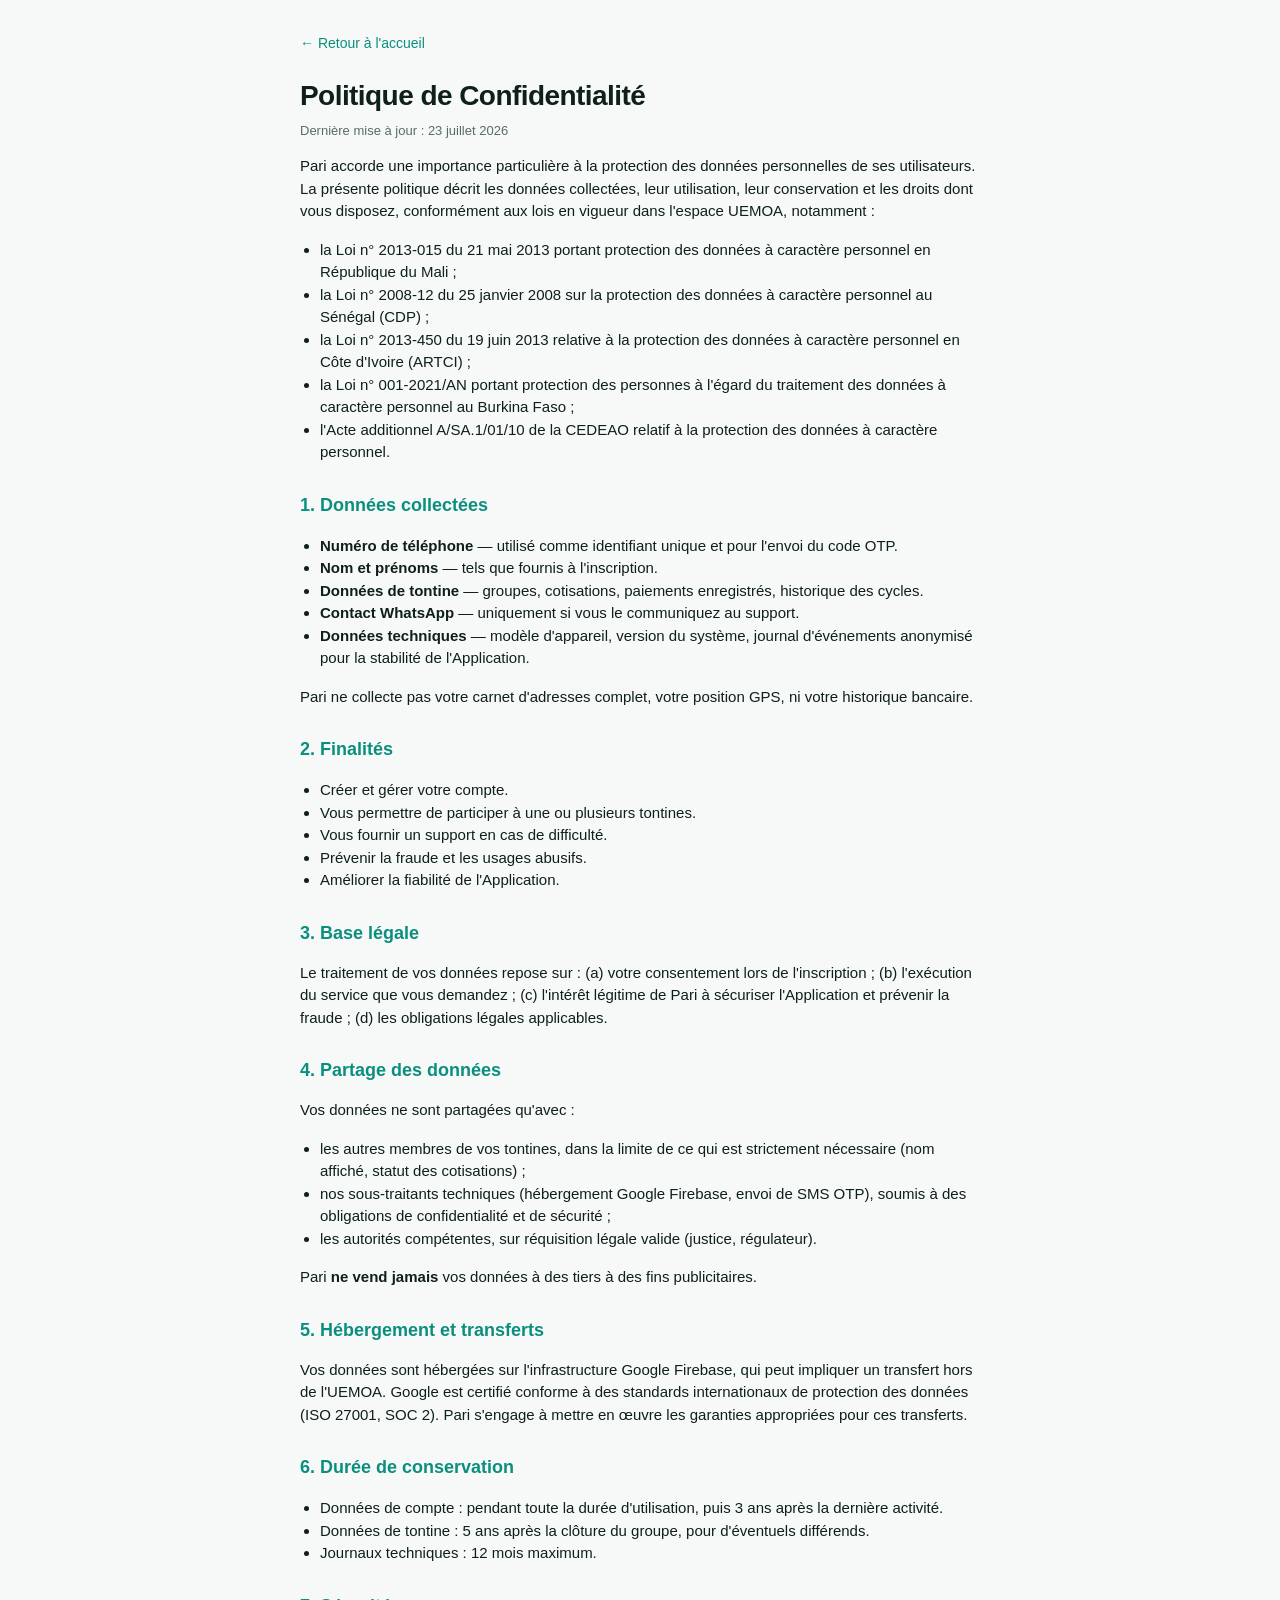
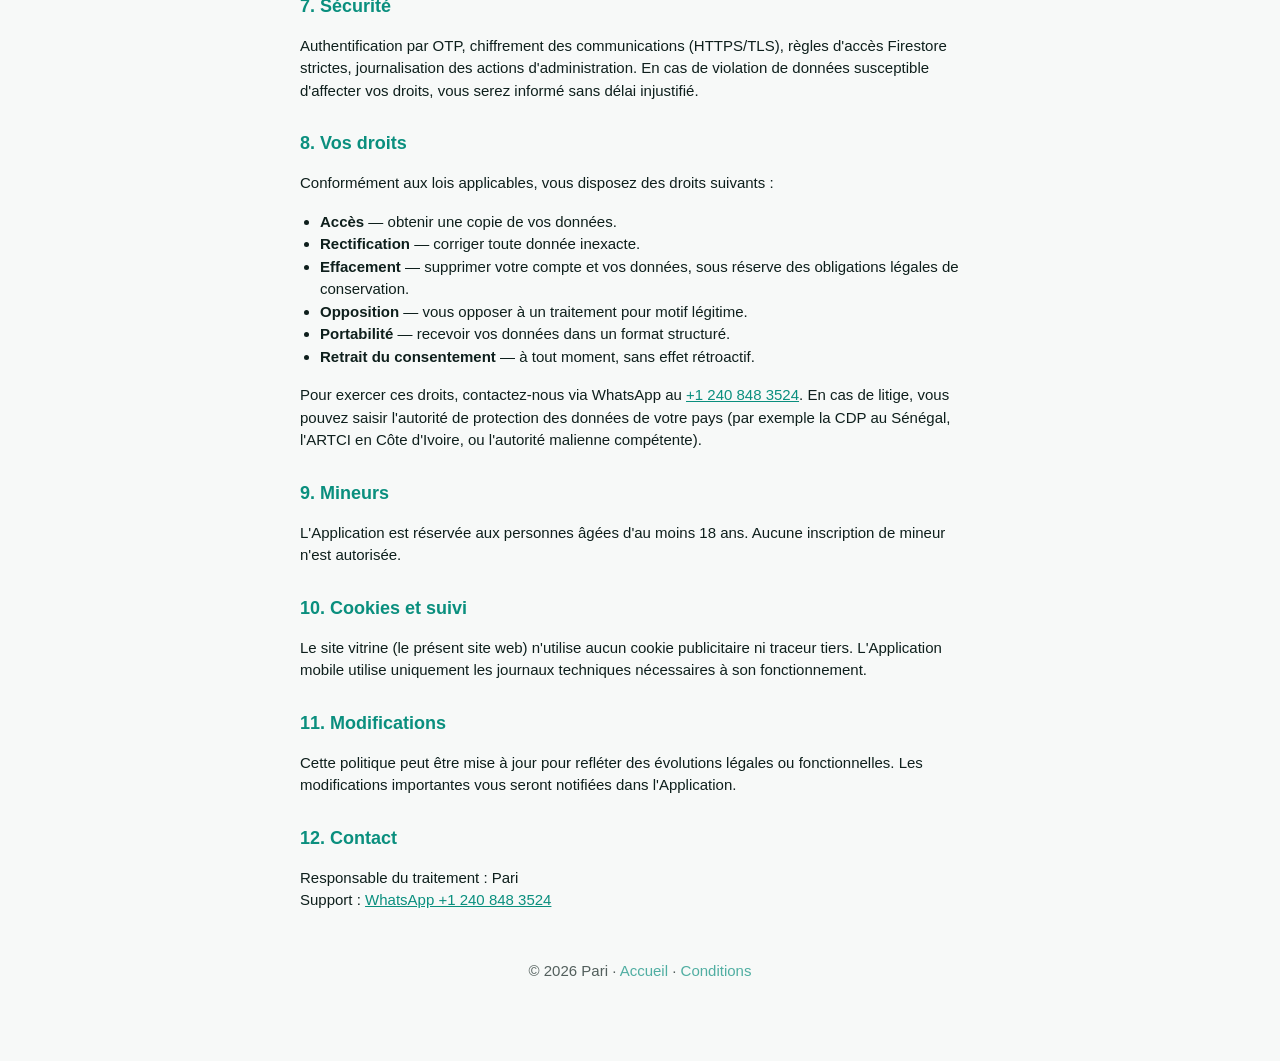
==== privacy.html @ 40c7b5ef "Add logo, WhatsApp number, French terms and privacy pages (WAEMU)" ====
<!doctype html>
<html lang="fr">
  <head>
    <meta charset="utf-8" />
    <meta name="viewport" content="width=device-width, initial-scale=1" />
    <title>Politique de confidentialité — Pari</title>
    <link rel="icon" href="/assets/logo.svg" type="image/svg+xml" />
    <link rel="stylesheet" href="/styles.css" />
  </head>
  <body>
    <main class="doc">
      <p class="back"><a href="/">← Retour à l'accueil</a></p>
      <h1>Politique de Confidentialité</h1>
      <p class="muted">Dernière mise à jour : 23 juillet 2026</p>

      <p>
        Pari accorde une importance particulière à la protection des données
        personnelles de ses utilisateurs. La présente politique décrit les
        données collectées, leur utilisation, leur conservation et les droits
        dont vous disposez, conformément aux lois en vigueur dans l'espace
        UEMOA, notamment :
      </p>
      <ul>
        <li>la Loi n° 2013-015 du 21 mai 2013 portant protection des données à caractère personnel en République du Mali ;</li>
        <li>la Loi n° 2008-12 du 25 janvier 2008 sur la protection des données à caractère personnel au Sénégal (CDP) ;</li>
        <li>la Loi n° 2013-450 du 19 juin 2013 relative à la protection des données à caractère personnel en Côte d'Ivoire (ARTCI) ;</li>
        <li>la Loi n° 001-2021/AN portant protection des personnes à l'égard du traitement des données à caractère personnel au Burkina Faso ;</li>
        <li>l'Acte additionnel A/SA.1/01/10 de la CEDEAO relatif à la protection des données à caractère personnel.</li>
      </ul>

      <h2>1. Données collectées</h2>
      <ul>
        <li><strong>Numéro de téléphone</strong> — utilisé comme identifiant unique et pour l'envoi du code OTP.</li>
        <li><strong>Nom et prénoms</strong> — tels que fournis à l'inscription.</li>
        <li><strong>Données de tontine</strong> — groupes, cotisations, paiements enregistrés, historique des cycles.</li>
        <li><strong>Contact WhatsApp</strong> — uniquement si vous le communiquez au support.</li>
        <li><strong>Données techniques</strong> — modèle d'appareil, version du système, journal d'événements anonymisé pour la stabilité de l'Application.</li>
      </ul>
      <p>
        Pari ne collecte pas votre carnet d'adresses complet, votre position
        GPS, ni votre historique bancaire.
      </p>

      <h2>2. Finalités</h2>
      <ul>
        <li>Créer et gérer votre compte.</li>
        <li>Vous permettre de participer à une ou plusieurs tontines.</li>
        <li>Vous fournir un support en cas de difficulté.</li>
        <li>Prévenir la fraude et les usages abusifs.</li>
        <li>Améliorer la fiabilité de l'Application.</li>
      </ul>

      <h2>3. Base légale</h2>
      <p>
        Le traitement de vos données repose sur : (a) votre consentement lors
        de l'inscription ; (b) l'exécution du service que vous demandez ; (c)
        l'intérêt légitime de Pari à sécuriser l'Application et prévenir la
        fraude ; (d) les obligations légales applicables.
      </p>

      <h2>4. Partage des données</h2>
      <p>Vos données ne sont partagées qu'avec :</p>
      <ul>
        <li>
          les autres membres de vos tontines, dans la limite de ce qui est
          strictement nécessaire (nom affiché, statut des cotisations) ;
        </li>
        <li>
          nos sous-traitants techniques (hébergement Google Firebase, envoi de
          SMS OTP), soumis à des obligations de confidentialité et de
          sécurité ;
        </li>
        <li>
          les autorités compétentes, sur réquisition légale valide (justice,
          régulateur).
        </li>
      </ul>
      <p>
        Pari <strong>ne vend jamais</strong> vos données à des tiers à des
        fins publicitaires.
      </p>

      <h2>5. Hébergement et transferts</h2>
      <p>
        Vos données sont hébergées sur l'infrastructure Google Firebase, qui
        peut impliquer un transfert hors de l'UEMOA. Google est certifié
        conforme à des standards internationaux de protection des données
        (ISO 27001, SOC 2). Pari s'engage à mettre en œuvre les garanties
        appropriées pour ces transferts.
      </p>

      <h2>6. Durée de conservation</h2>
      <ul>
        <li>Données de compte : pendant toute la durée d'utilisation, puis 3 ans après la dernière activité.</li>
        <li>Données de tontine : 5 ans après la clôture du groupe, pour d'éventuels différends.</li>
        <li>Journaux techniques : 12 mois maximum.</li>
      </ul>

      <h2>7. Sécurité</h2>
      <p>
        Authentification par OTP, chiffrement des communications (HTTPS/TLS),
        règles d'accès Firestore strictes, journalisation des actions
        d'administration. En cas de violation de données susceptible
        d'affecter vos droits, vous serez informé sans délai injustifié.
      </p>

      <h2>8. Vos droits</h2>
      <p>Conformément aux lois applicables, vous disposez des droits suivants :</p>
      <ul>
        <li><strong>Accès</strong> — obtenir une copie de vos données.</li>
        <li><strong>Rectification</strong> — corriger toute donnée inexacte.</li>
        <li><strong>Effacement</strong> — supprimer votre compte et vos données, sous réserve des obligations légales de conservation.</li>
        <li><strong>Opposition</strong> — vous opposer à un traitement pour motif légitime.</li>
        <li><strong>Portabilité</strong> — recevoir vos données dans un format structuré.</li>
        <li><strong>Retrait du consentement</strong> — à tout moment, sans effet rétroactif.</li>
      </ul>
      <p>
        Pour exercer ces droits, contactez-nous via WhatsApp au
        <a href="https://wa.me/12408483524">+1 240 848 3524</a>. En cas de
        litige, vous pouvez saisir l'autorité de protection des données de
        votre pays (par exemple la CDP au Sénégal, l'ARTCI en Côte d'Ivoire,
        ou l'autorité malienne compétente).
      </p>

      <h2>9. Mineurs</h2>
      <p>
        L'Application est réservée aux personnes âgées d'au moins 18 ans.
        Aucune inscription de mineur n'est autorisée.
      </p>

      <h2>10. Cookies et suivi</h2>
      <p>
        Le site vitrine (le présent site web) n'utilise aucun cookie
        publicitaire ni traceur tiers. L'Application mobile utilise
        uniquement les journaux techniques nécessaires à son fonctionnement.
      </p>

      <h2>11. Modifications</h2>
      <p>
        Cette politique peut être mise à jour pour refléter des évolutions
        légales ou fonctionnelles. Les modifications importantes vous seront
        notifiées dans l'Application.
      </p>

      <h2>12. Contact</h2>
      <p>
        Responsable du traitement : Pari<br />
        Support :
        <a href="https://wa.me/12408483524">WhatsApp +1 240 848 3524</a>
      </p>

      <footer>
        <p class="fine">
          © 2026 Pari · <a href="/">Accueil</a> ·
          <a href="/terms.html">Conditions</a>
        </p>
      </footer>
    </main>
  </body>
</html>
---- styles.css ----
:root {
  --teal: #0FB59F;
  --teal-dark: #0A8F7E;
  --bg: #F7F9F8;
  --text: #0E1F1C;
  --muted: #5B6B68;
  --card: #FFFFFF;
  --border: #E4E9E7;
}

* { box-sizing: border-box; }

html, body {
  margin: 0;
  padding: 0;
  font-family: -apple-system, BlinkMacSystemFont, "Segoe UI", Roboto,
    "Helvetica Neue", Arial, sans-serif;
  color: var(--text);
  background: var(--bg);
  line-height: 1.5;
}

main {
  max-width: 720px;
  margin: 0 auto;
  padding: 32px 20px 64px;
}

header {
  text-align: center;
  padding: 24px 0 32px;
}

.logo {
  height: 72px;
  width: auto;
  max-width: 240px;
}

h1 {
  font-size: 32px;
  margin: 20px 0 8px;
  letter-spacing: -0.02em;
}

.pitch {
  color: var(--muted);
  font-size: 16px;
  max-width: 480px;
  margin: 0 auto;
}

.ctas {
  display: flex;
  flex-direction: column;
  gap: 12px;
  margin: 32px 0;
}

.btn {
  display: flex;
  flex-direction: column;
  align-items: center;
  padding: 14px 20px;
  border-radius: 14px;
  text-decoration: none;
  border: 1px solid var(--border);
  background: var(--card);
  color: var(--text);
  transition: transform 0.08s ease;
}

.btn:active { transform: scale(0.98); }

.btn-primary {
  background: var(--teal);
  color: white;
  border-color: var(--teal);
}

.btn-primary:hover { background: var(--teal-dark); }

.btn-title {
  font-weight: 600;
  font-size: 16px;
}

.btn-sub {
  font-size: 12px;
  opacity: 0.8;
  margin-top: 2px;
}

.btn.disabled {
  opacity: 0.55;
  cursor: not-allowed;
}

.features {
  display: grid;
  gap: 16px;
  margin: 40px 0;
}

.feature {
  background: var(--card);
  border: 1px solid var(--border);
  border-radius: 14px;
  padding: 18px 20px;
}

.feature h3 {
  margin: 0 0 6px;
  font-size: 16px;
  color: var(--teal-dark);
}

.feature p {
  margin: 0;
  color: var(--muted);
  font-size: 14px;
}

footer {
  text-align: center;
  color: var(--muted);
  font-size: 13px;
  margin-top: 48px;
}

footer a {
  color: var(--teal-dark);
  text-decoration: none;
}

footer a:hover { text-decoration: underline; }

.fine {
  font-size: 12px;
  opacity: 0.7;
  margin-top: 8px;
}

.doc { max-width: 720px; }
.doc h1 { font-size: 28px; margin: 12px 0 4px; }
.doc h2 {
  font-size: 18px;
  margin: 28px 0 8px;
  color: var(--teal-dark);
}
.doc p, .doc li { font-size: 15px; color: var(--text); }
.doc ul { padding-left: 20px; }
.doc .muted { color: var(--muted); font-size: 13px; margin-top: 0; }
.doc .back { margin: 0 0 20px; }
.doc .back a { color: var(--teal-dark); text-decoration: none; font-size: 14px; }
.doc a { color: var(--teal-dark); }

@media (min-width: 640px) {
  .ctas { flex-direction: row; }
  .ctas .btn { flex: 1; }
  .features { grid-template-columns: repeat(3, 1fr); }
}
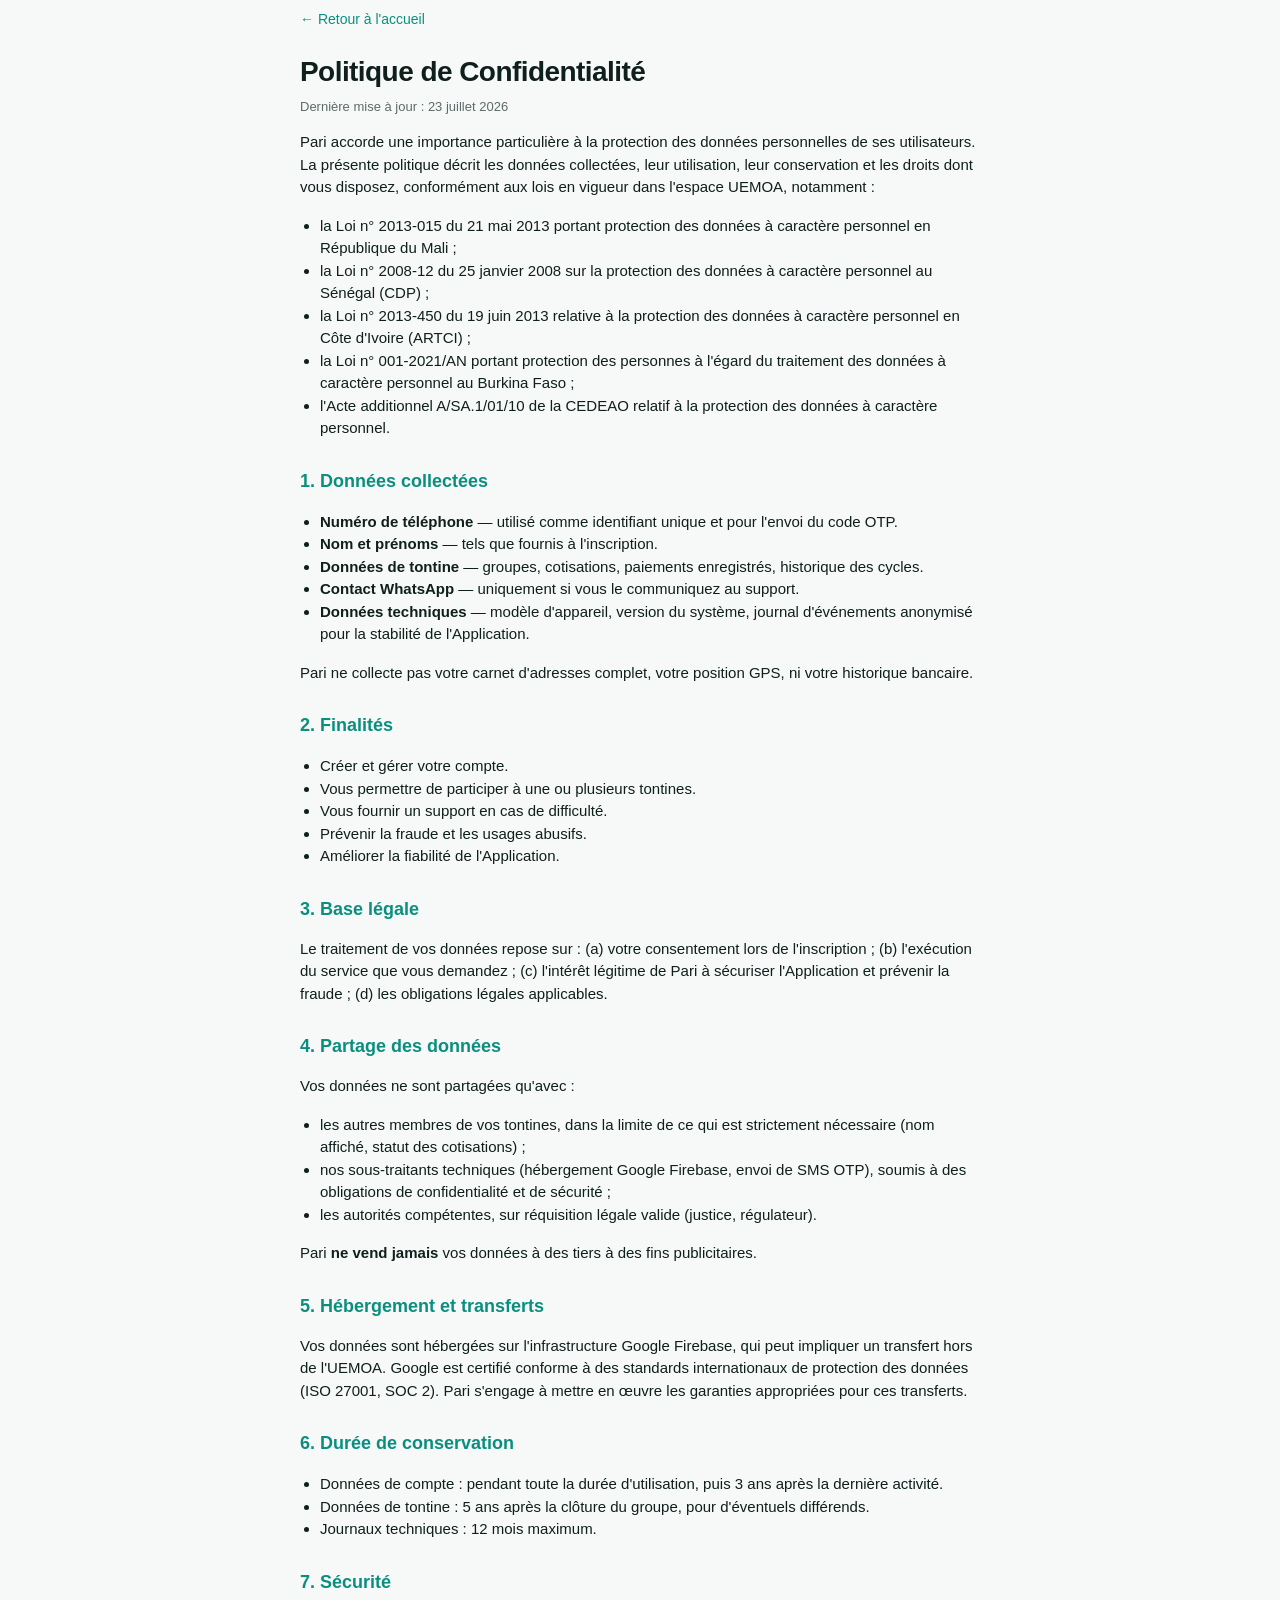
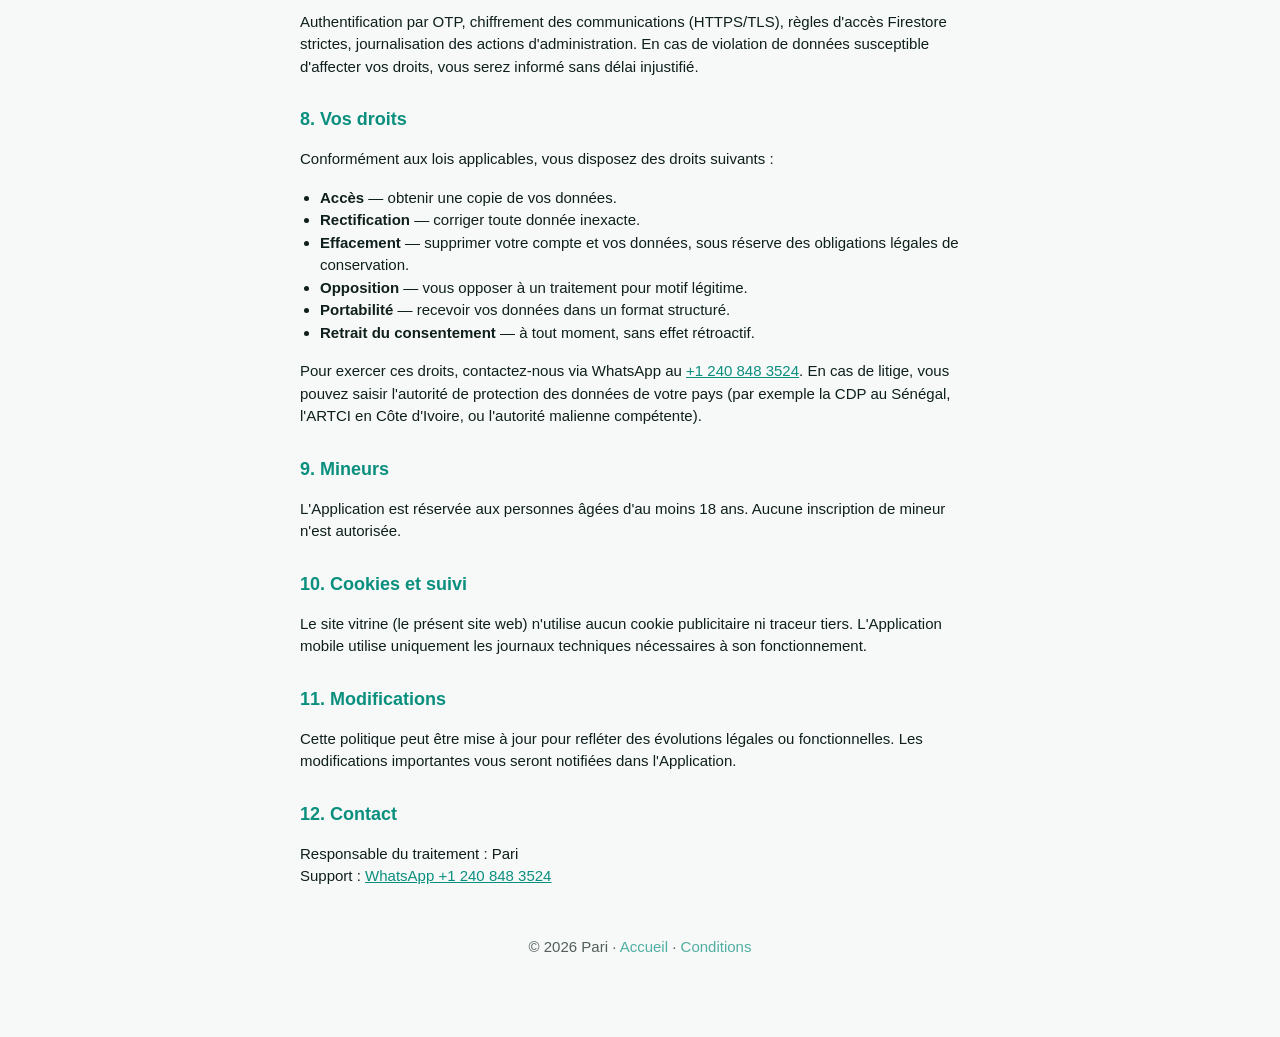
==== commit b6b09bf8: "Tighten header top spacing; ensure logo is centered" ====
--- a/privacy.html
+++ b/privacy.html
@@ -4,8 +4,8 @@
     <meta charset="utf-8" />
     <meta name="viewport" content="width=device-width, initial-scale=1" />
     <title>Politique de confidentialité — Pari</title>
-    <link rel="icon" href="/assets/logo.svg" type="image/svg+xml" />
-    <link rel="stylesheet" href="/styles.css" />
+    <link rel="icon" href="/assets/logo.svg?v=2" type="image/svg+xml" />
+    <link rel="stylesheet" href="/styles.css?v=4" />
   </head>
   <body>
     <main class="doc">
--- a/styles.css
+++ b/styles.css
@@ -23,18 +23,20 @@
 main {
   max-width: 720px;
   margin: 0 auto;
-  padding: 32px 20px 64px;
+  padding: 8px 20px 64px;
 }
 
 header {
   text-align: center;
-  padding: 24px 0 32px;
+  padding: 0 0 16px;
 }
 
 .logo {
-  height: 72px;
-  width: auto;
-  max-width: 240px;
+  width: 100%;
+  max-width: 520px;
+  height: auto;
+  display: block;
+  margin: 0 auto;
 }
 
 h1 {
@@ -158,5 +160,9 @@
 @media (min-width: 640px) {
   .ctas { flex-direction: row; }
   .ctas .btn { flex: 1; }
-  .features { grid-template-columns: repeat(3, 1fr); }
+  .features { grid-template-columns: repeat(2, 1fr); }
 }
+
+@media (min-width: 960px) {
+  .features { grid-template-columns: repeat(4, 1fr); }
+}
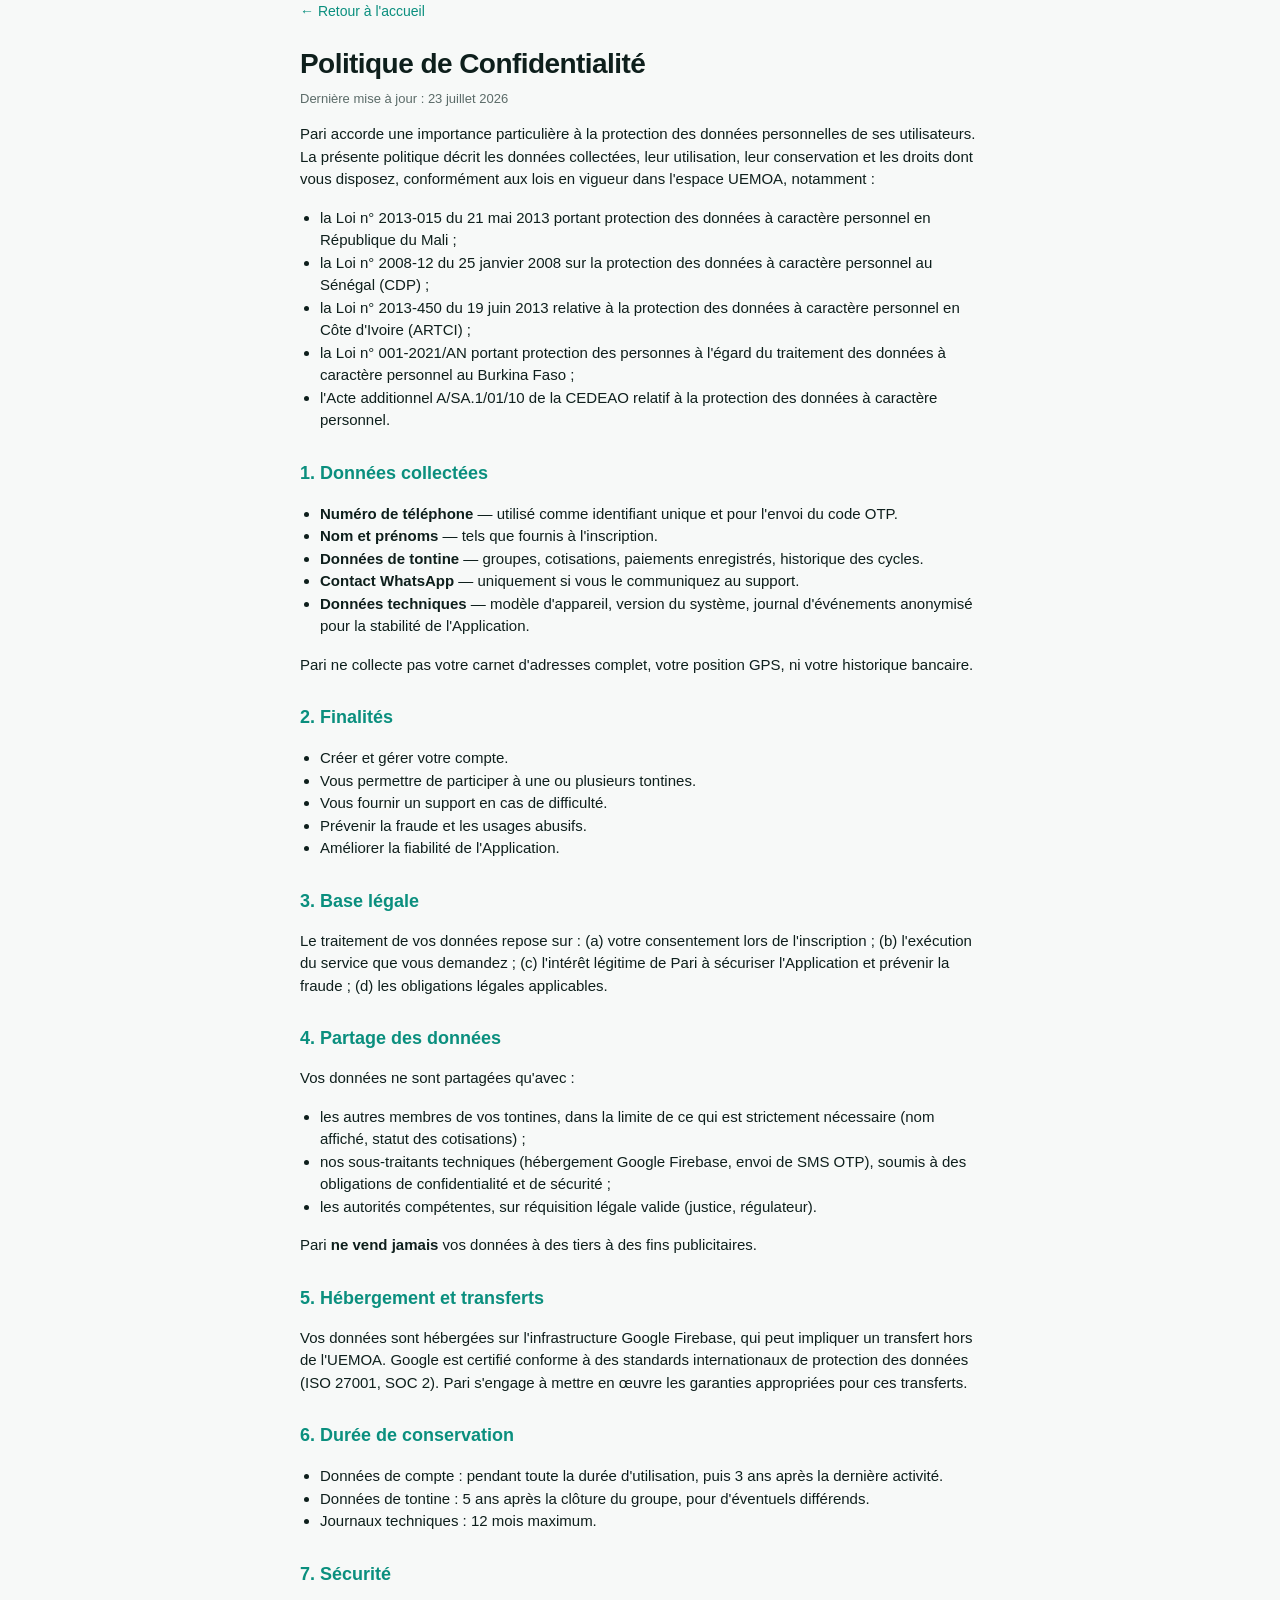
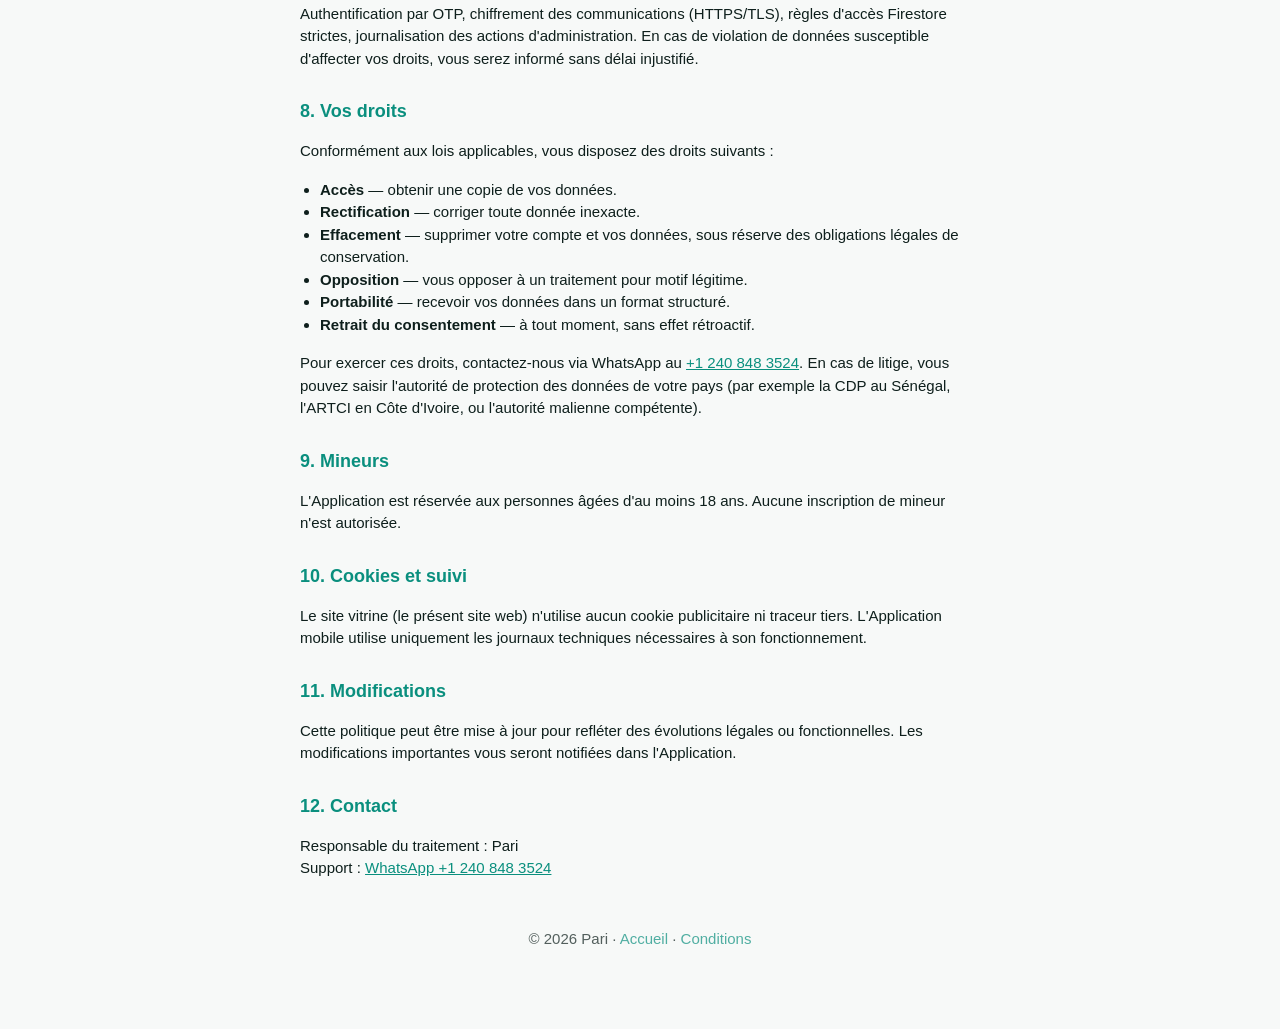
==== commit 58958d02: "Pull logo further up (negative margin, trim padding)" ====
--- a/privacy.html
+++ b/privacy.html
@@ -5,7 +5,7 @@
     <meta name="viewport" content="width=device-width, initial-scale=1" />
     <title>Politique de confidentialité — Pari</title>
     <link rel="icon" href="/assets/logo.svg?v=2" type="image/svg+xml" />
-    <link rel="stylesheet" href="/styles.css?v=4" />
+    <link rel="stylesheet" href="/styles.css?v=5" />
   </head>
   <body>
     <main class="doc">
--- a/styles.css
+++ b/styles.css
@@ -23,7 +23,7 @@
 main {
   max-width: 720px;
   margin: 0 auto;
-  padding: 8px 20px 64px;
+  padding: 0 20px 64px;
 }
 
 header {
@@ -36,8 +36,10 @@
   max-width: 520px;
   height: auto;
   display: block;
-  margin: 0 auto;
+  margin: -24px auto 0;
 }
+
+h1 { margin-top: -16px; }
 
 h1 {
   font-size: 32px;
